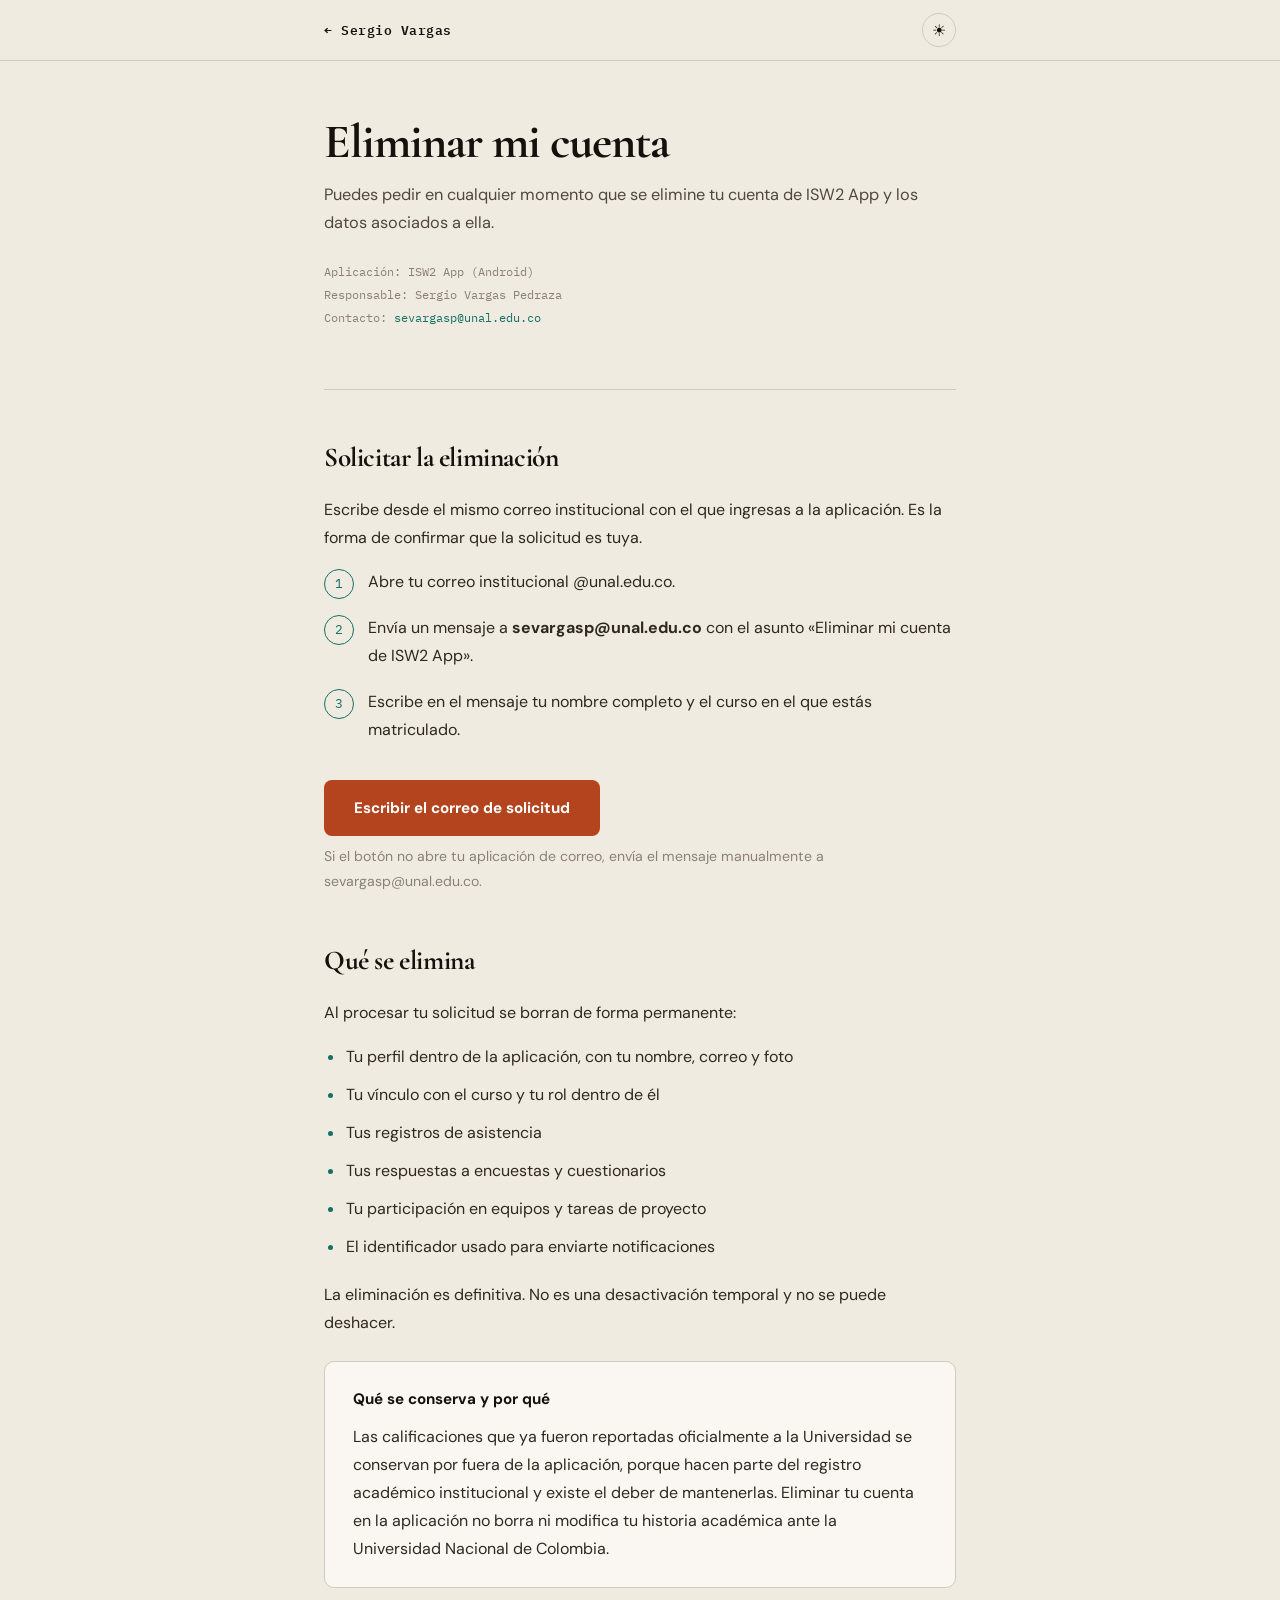
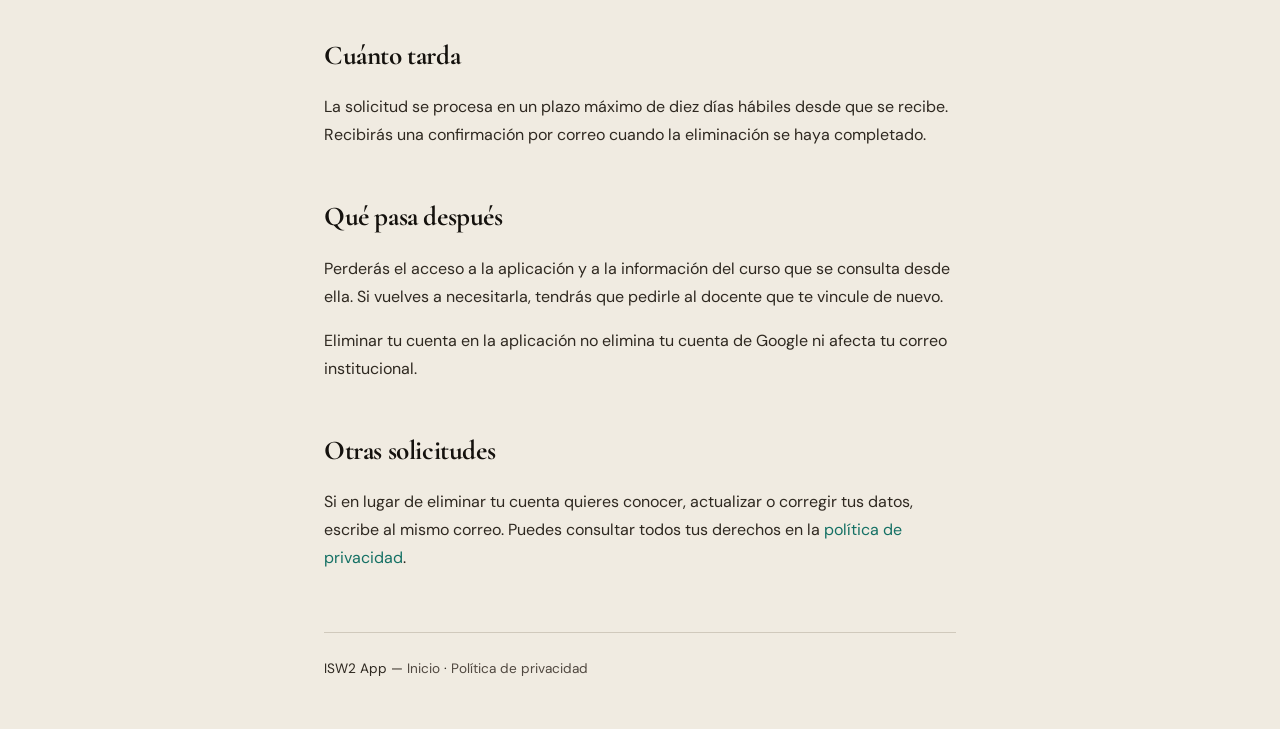
==== eliminar-cuenta.html @ 46cbba33 "security policies" ====
<!DOCTYPE html>
<html lang="es">

<head>
    <meta charset="UTF-8">
    <meta name="viewport" content="width=device-width, initial-scale=1.0">
    <title>Eliminar mi cuenta — ISW2 App</title>
    <meta name="description"
        content="Solicita la eliminación de tu cuenta y de tus datos en ISW2 App, la aplicación de apoyo académico para Ingeniería de Software II.">
    <link href="assets/img/iconp.ico" rel="icon">
    <link rel="preconnect" href="https://fonts.googleapis.com">
    <link rel="preconnect" href="https://fonts.gstatic.com" crossorigin>
    <link
        href="https://fonts.googleapis.com/css2?family=Cormorant+Garamond:wght@600;700&family=IBM+Plex+Mono:wght@400;500;600&family=DM+Sans:wght@400;500;700&display=swap"
        rel="stylesheet">
    <script>
        (function () { try { if (localStorage.getItem('sv-theme') === 'dark') document.documentElement.setAttribute('data-theme', 'dark') } catch (e) { } })();
    </script>
    <style>
        * {
            margin: 0;
            padding: 0;
            box-sizing: border-box
        }

        :root {
            --bg: #f0ebe1;
            --bg-card: #faf7f2;
            --ink: #15120e;
            --ink-md: #2e2820;
            --ink-lt: #504840;
            --ink-faint: #8a8078;
            --ink-ghost: #d0c9bc;
            --accent: #b3441e;
            --accent2: #147064;
            --radius: 10px;
            --nav-h: 60px;
        }

        [data-theme="dark"] {
            --bg: #13110e;
            --bg-card: #1f1c17;
            --ink: #e8e2d8;
            --ink-md: #cfc7ba;
            --ink-lt: #a89e92;
            --ink-faint: #6b6155;
            --ink-ghost: #2e2a24;
            --accent: #e0734e;
            --accent2: #2dbaa8;
        }

        html {
            scroll-behavior: smooth
        }

        body {
            font-family: 'DM Sans', sans-serif;
            background: var(--bg);
            color: var(--ink);
            line-height: 1.75;
            font-size: 16px;
            transition: background .4s, color .4s
        }

        a {
            color: var(--accent2);
            text-decoration: none;
            border-bottom: 1px solid transparent;
            transition: border-color .2s, color .2s
        }

        a:hover {
            border-bottom-color: var(--accent2)
        }

        a:focus-visible {
            outline: 2px solid var(--accent);
            outline-offset: 3px;
            border-radius: 2px
        }

        ::selection {
            background: var(--accent2);
            color: #fff
        }

        .top-nav {
            position: fixed;
            top: 0;
            left: 0;
            right: 0;
            z-index: 100;
            background: rgba(240, 235, 225, .92);
            backdrop-filter: blur(16px);
            -webkit-backdrop-filter: blur(16px);
            border-bottom: 1px solid var(--ink-ghost);
            transition: background .4s
        }

        [data-theme="dark"] .top-nav {
            background: rgba(19, 17, 14, .92)
        }

        .nav-inner {
            max-width: 680px;
            margin: 0 auto;
            padding: 0 24px;
            height: var(--nav-h);
            display: flex;
            justify-content: space-between;
            align-items: center
        }

        .nav-brand {
            font-family: 'IBM Plex Mono', monospace;
            font-size: .82rem;
            font-weight: 600;
            color: var(--ink);
            letter-spacing: .5px;
            border-bottom: none
        }

        .nav-brand:hover {
            color: var(--accent);
            border-bottom: none
        }

        .theme-btn {
            background: none;
            border: 1.5px solid var(--ink-ghost);
            width: 34px;
            height: 34px;
            border-radius: 50%;
            cursor: pointer;
            color: var(--ink);
            font-size: 1rem;
            display: flex;
            align-items: center;
            justify-content: center;
            transition: all .3s;
            position: relative
        }

        .theme-btn:hover {
            border-color: var(--accent2);
            transform: scale(1.08)
        }

        .theme-btn .t-sun,
        .theme-btn .t-moon {
            position: absolute;
            transition: opacity .3s, transform .3s
        }

        .theme-btn .t-sun {
            opacity: 1;
            transform: rotate(0)
        }

        .theme-btn .t-moon {
            opacity: 0;
            transform: rotate(-90deg)
        }

        [data-theme="dark"] .theme-btn .t-sun {
            opacity: 0;
            transform: rotate(90deg)
        }

        [data-theme="dark"] .theme-btn .t-moon {
            opacity: 1;
            transform: rotate(0)
        }

        .wrap {
            max-width: 680px;
            margin: 0 auto;
            padding: 0 24px
        }

        header.doc {
            padding: calc(var(--nav-h) + 56px) 0 44px;
            border-bottom: 1px solid var(--ink-ghost);
            margin-bottom: 44px
        }

        h1 {
            font-family: 'Cormorant Garamond', serif;
            font-size: clamp(2.2rem, 6vw, 3rem);
            font-weight: 700;
            letter-spacing: -1px;
            line-height: 1.1;
            margin-bottom: 12px
        }

        .lede {
            color: var(--ink-lt);
            font-size: 1.02rem;
            max-width: 58ch
        }

        .meta {
            font-family: 'IBM Plex Mono', monospace;
            font-size: .72rem;
            color: var(--ink-faint);
            margin-top: 22px;
            line-height: 2
        }

        h2 {
            font-family: 'Cormorant Garamond', serif;
            font-size: 1.7rem;
            font-weight: 700;
            margin: 44px 0 14px;
            letter-spacing: -.4px
        }

        p {
            margin-bottom: 16px;
            color: var(--ink-md);
            max-width: 66ch
        }

        ul {
            margin: 0 0 20px 0;
            padding-left: 0;
            list-style: none
        }

        li {
            position: relative;
            padding-left: 22px;
            margin-bottom: 10px;
            color: var(--ink-md);
            max-width: 64ch
        }

        li::before {
            content: '';
            position: absolute;
            left: 4px;
            top: .72em;
            width: 5px;
            height: 5px;
            border-radius: 50%;
            background: var(--accent2)
        }

        .steps {
            counter-reset: s;
            list-style: none;
            padding: 0;
            margin: 0 0 28px
        }

        .steps li {
            counter-increment: s;
            padding-left: 44px;
            margin-bottom: 18px
        }

        .steps li::before {
            content: counter(s);
            left: 0;
            top: .1em;
            width: 28px;
            height: 28px;
            border-radius: 50%;
            background: none;
            border: 1.5px solid var(--accent2);
            color: var(--accent2);
            font-family: 'IBM Plex Mono', monospace;
            font-size: .8rem;
            display: flex;
            align-items: center;
            justify-content: center
        }

        .cta {
            display: inline-block;
            background: var(--accent);
            color: #fff;
            padding: 15px 30px;
            border-radius: 8px;
            font-weight: 700;
            font-size: .95rem;
            border-bottom: none;
            margin: 8px 0
        }

        .cta:hover {
            background: #8c3515;
            color: #fff;
            border-bottom: none
        }

        [data-theme="dark"] .cta:hover {
            background: #c25b38
        }

        .cta:focus-visible {
            outline: 2px solid var(--accent2);
            outline-offset: 3px
        }

        .fallback {
            font-size: .88rem;
            color: var(--ink-faint);
            margin-bottom: 32px
        }

        .card {
            background: var(--bg-card);
            border: 1px solid var(--ink-ghost);
            border-radius: var(--radius);
            padding: 24px 28px;
            margin: 24px 0
        }

        .card p:last-child {
            margin-bottom: 0
        }

        .card h3 {
            font-size: .95rem;
            font-weight: 700;
            margin-bottom: 10px;
            color: var(--ink)
        }

        footer {
            margin: 60px 0 48px;
            padding-top: 24px;
            border-top: 1px solid var(--ink-ghost);
            font-size: .85rem;
            color: var(--ink-faint)
        }

        footer a {
            color: var(--ink-lt)
        }

        @media(max-width:600px) {
            header.doc {
                padding-top: calc(var(--nav-h) + 36px)
            }

            .cta {
                display: block;
                text-align: center
            }
        }
    </style>
</head>

<body>

    <nav class="top-nav">
        <div class="nav-inner">
            <a href="/" class="nav-brand">← Sergio Vargas</a>
            <button class="theme-btn" id="themeToggle" aria-label="Cambiar tema">
                <span class="t-sun">☀</span>
                <span class="t-moon">☽</span>
            </button>
        </div>
    </nav>

    <div class="wrap">

        <header class="doc">
            <h1>Eliminar mi cuenta</h1>
            <p class="lede">Puedes pedir en cualquier momento que se elimine tu cuenta de ISW2 App y los datos asociados
                a ella.</p>
            <p class="meta">
                Aplicación: ISW2 App (Android)<br>
                Responsable: Sergio Vargas Pedraza<br>
                Contacto: <a href="mailto:sevargasp@unal.edu.co">sevargasp@unal.edu.co</a>
            </p>
        </header>

        <h2>Solicitar la eliminación</h2>
        <p>Escribe desde el mismo correo institucional con el que ingresas a la aplicación. Es la forma de confirmar que
            la solicitud es tuya.</p>

        <ol class="steps">
            <li>Abre tu correo institucional @unal.edu.co.</li>
            <li>Envía un mensaje a <strong>sevargasp@unal.edu.co</strong> con el asunto «Eliminar mi cuenta de ISW2
                App».</li>
            <li>Escribe en el mensaje tu nombre completo y el curso en el que estás matriculado.</li>
        </ol>

        <a class="cta"
            href="mailto:sevargasp@unal.edu.co?subject=Eliminar%20mi%20cuenta%20de%20ISW2%20App&amp;body=Solicito%20la%20eliminaci%C3%B3n%20de%20mi%20cuenta%20y%20de%20mis%20datos%20en%20ISW2%20App.%0A%0ANombre%20completo%3A%20%0ACorreo%20institucional%3A%20%0ACurso%3A%20%0A">Escribir
            el correo de solicitud</a>
        <p class="fallback">Si el botón no abre tu aplicación de correo, envía el mensaje manualmente a
            sevargasp@unal.edu.co.</p>

        <h2>Qué se elimina</h2>
        <p>Al procesar tu solicitud se borran de forma permanente:</p>
        <ul>
            <li>Tu perfil dentro de la aplicación, con tu nombre, correo y foto</li>
            <li>Tu vínculo con el curso y tu rol dentro de él</li>
            <li>Tus registros de asistencia</li>
            <li>Tus respuestas a encuestas y cuestionarios</li>
            <li>Tu participación en equipos y tareas de proyecto</li>
            <li>El identificador usado para enviarte notificaciones</li>
        </ul>
        <p>La eliminación es definitiva. No es una desactivación temporal y no se puede deshacer.</p>

        <div class="card">
            <h3>Qué se conserva y por qué</h3>
            <p>Las calificaciones que ya fueron reportadas oficialmente a la Universidad se conservan por fuera de la
                aplicación, porque hacen parte del registro académico institucional y existe el deber de mantenerlas.
                Eliminar tu cuenta en la aplicación no borra ni modifica tu historia académica ante la Universidad
                Nacional de Colombia.</p>
        </div>

        <h2>Cuánto tarda</h2>
        <p>La solicitud se procesa en un plazo máximo de diez días hábiles desde que se recibe. Recibirás una
            confirmación por correo cuando la eliminación se haya completado.</p>

        <h2>Qué pasa después</h2>
        <p>Perderás el acceso a la aplicación y a la información del curso que se consulta desde ella. Si vuelves a
            necesitarla, tendrás que pedirle al docente que te vincule de nuevo.</p>
        <p>Eliminar tu cuenta en la aplicación no elimina tu cuenta de Google ni afecta tu correo institucional.</p>

        <h2>Otras solicitudes</h2>
        <p>Si en lugar de eliminar tu cuenta quieres conocer, actualizar o corregir tus datos, escribe al mismo correo.
            Puedes consultar todos tus derechos en la <a href="/privacidad">política de privacidad</a>.</p>

        <footer>
            <p>ISW2 App — <a href="/">Inicio</a> · <a href="/privacidad">Política de privacidad</a></p>
        </footer>

    </div>

    <script>
        document.getElementById('themeToggle').addEventListener('click', function () {
            var dark = document.documentElement.getAttribute('data-theme') === 'dark';
            if (dark) { document.documentElement.removeAttribute('data-theme') }
            else { document.documentElement.setAttribute('data-theme', 'dark') }
            try { localStorage.setItem('sv-theme', dark ? 'light' : 'dark') } catch (e) { }
        });
    </script>
</body>

</html>
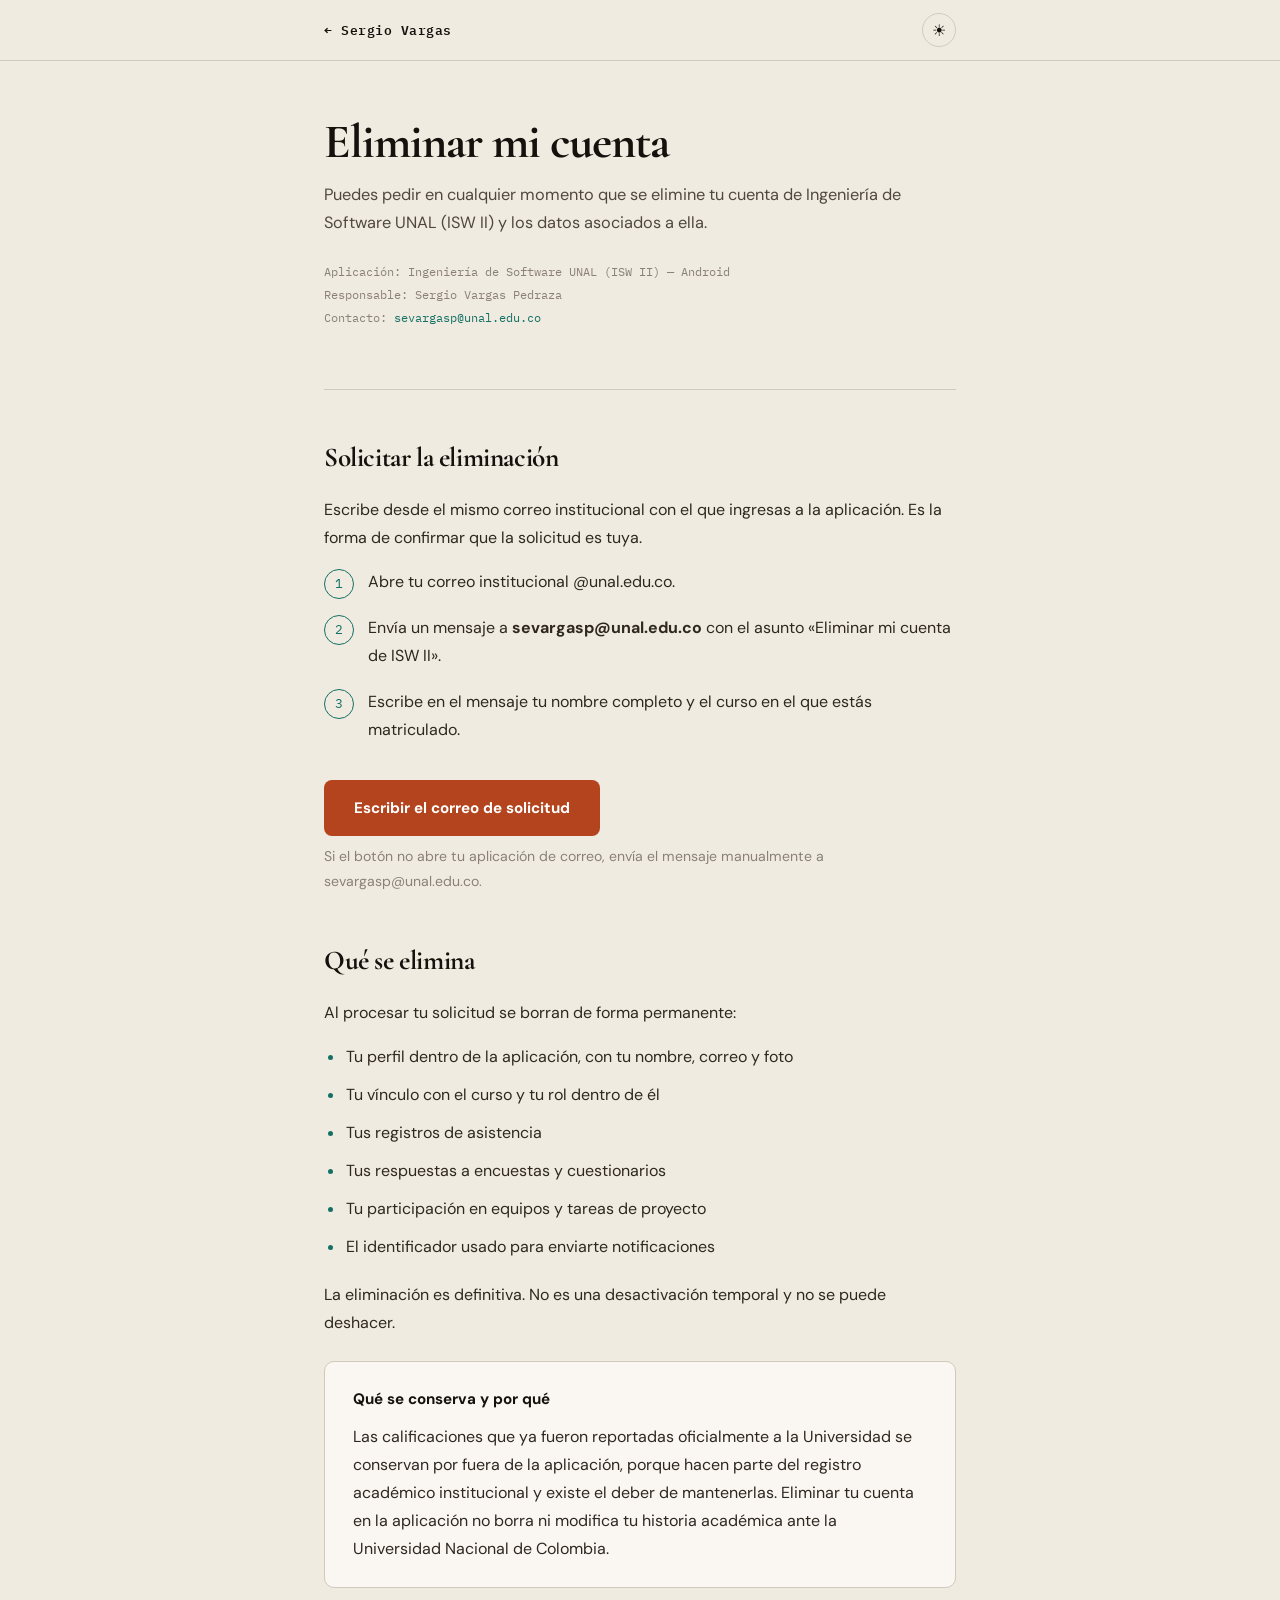
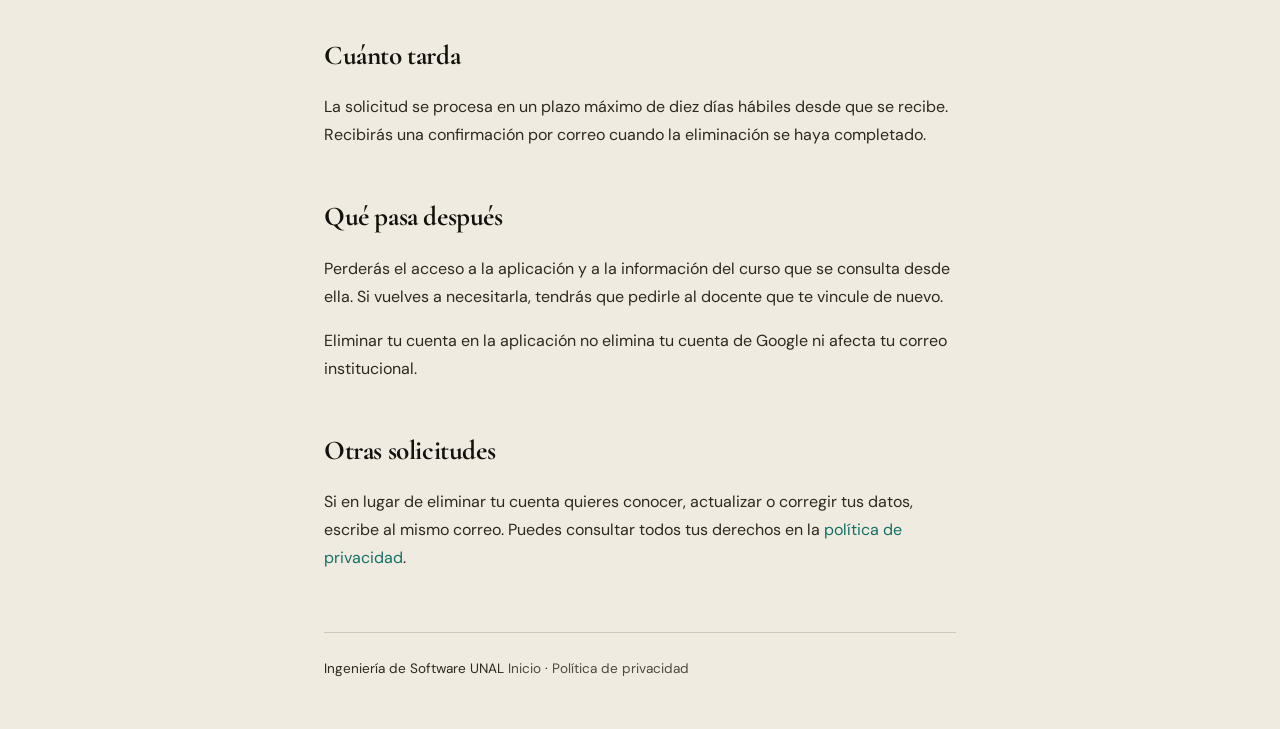
==== commit e5975ed0: "ISW II" ====
--- a/eliminar-cuenta.html
+++ b/eliminar-cuenta.html
@@ -4,9 +4,9 @@
 <head>
     <meta charset="UTF-8">
     <meta name="viewport" content="width=device-width, initial-scale=1.0">
-    <title>Eliminar mi cuenta — ISW2 App</title>
+    <title>Eliminar mi cuenta Ingeniería de Software UNAL</title>
     <meta name="description"
-        content="Solicita la eliminación de tu cuenta y de tus datos en ISW2 App, la aplicación de apoyo académico para Ingeniería de Software II.">
+        content="Solicita la eliminación de tu cuenta y de tus datos en Ingeniería de Software UNAL (ISW II), la aplicación de apoyo académico para la asignatura Ingeniería de Software II.">
     <link href="assets/img/iconp.ico" rel="icon">
     <link rel="preconnect" href="https://fonts.googleapis.com">
     <link rel="preconnect" href="https://fonts.gstatic.com" crossorigin>
@@ -369,10 +369,10 @@
 
         <header class="doc">
             <h1>Eliminar mi cuenta</h1>
-            <p class="lede">Puedes pedir en cualquier momento que se elimine tu cuenta de ISW2 App y los datos asociados
-                a ella.</p>
+            <p class="lede">Puedes pedir en cualquier momento que se elimine tu cuenta de Ingeniería de Software UNAL
+                (ISW II) y los datos asociados a ella.</p>
             <p class="meta">
-                Aplicación: ISW2 App (Android)<br>
+                Aplicación: Ingeniería de Software UNAL (ISW II) — Android<br>
                 Responsable: Sergio Vargas Pedraza<br>
                 Contacto: <a href="mailto:sevargasp@unal.edu.co">sevargasp@unal.edu.co</a>
             </p>
@@ -384,13 +384,13 @@
 
         <ol class="steps">
             <li>Abre tu correo institucional @unal.edu.co.</li>
-            <li>Envía un mensaje a <strong>sevargasp@unal.edu.co</strong> con el asunto «Eliminar mi cuenta de ISW2
-                App».</li>
+            <li>Envía un mensaje a <strong>sevargasp@unal.edu.co</strong> con el asunto «Eliminar mi cuenta de ISW II».
+            </li>
             <li>Escribe en el mensaje tu nombre completo y el curso en el que estás matriculado.</li>
         </ol>
 
         <a class="cta"
-            href="mailto:sevargasp@unal.edu.co?subject=Eliminar%20mi%20cuenta%20de%20ISW2%20App&amp;body=Solicito%20la%20eliminaci%C3%B3n%20de%20mi%20cuenta%20y%20de%20mis%20datos%20en%20ISW2%20App.%0A%0ANombre%20completo%3A%20%0ACorreo%20institucional%3A%20%0ACurso%3A%20%0A">Escribir
+            href="mailto:sevargasp@unal.edu.co?subject=Eliminar%20mi%20cuenta%20de%20ISW%20II&amp;body=Solicito%20la%20eliminaci%C3%B3n%20de%20mi%20cuenta%20y%20de%20mis%20datos%20en%20ISW%20II.%0A%0ANombre%20completo%3A%20%0ACorreo%20institucional%3A%20%0ACurso%3A%20%0A">Escribir
             el correo de solicitud</a>
         <p class="fallback">Si el botón no abre tu aplicación de correo, envía el mensaje manualmente a
             sevargasp@unal.edu.co.</p>
@@ -429,7 +429,8 @@
             Puedes consultar todos tus derechos en la <a href="/privacidad">política de privacidad</a>.</p>
 
         <footer>
-            <p>ISW2 App — <a href="/">Inicio</a> · <a href="/privacidad">Política de privacidad</a></p>
+            <p>Ingeniería de Software UNAL <a href="/">Inicio</a> · <a href="/privacidad">Política de privacidad</a>
+            </p>
         </footer>
 
     </div>
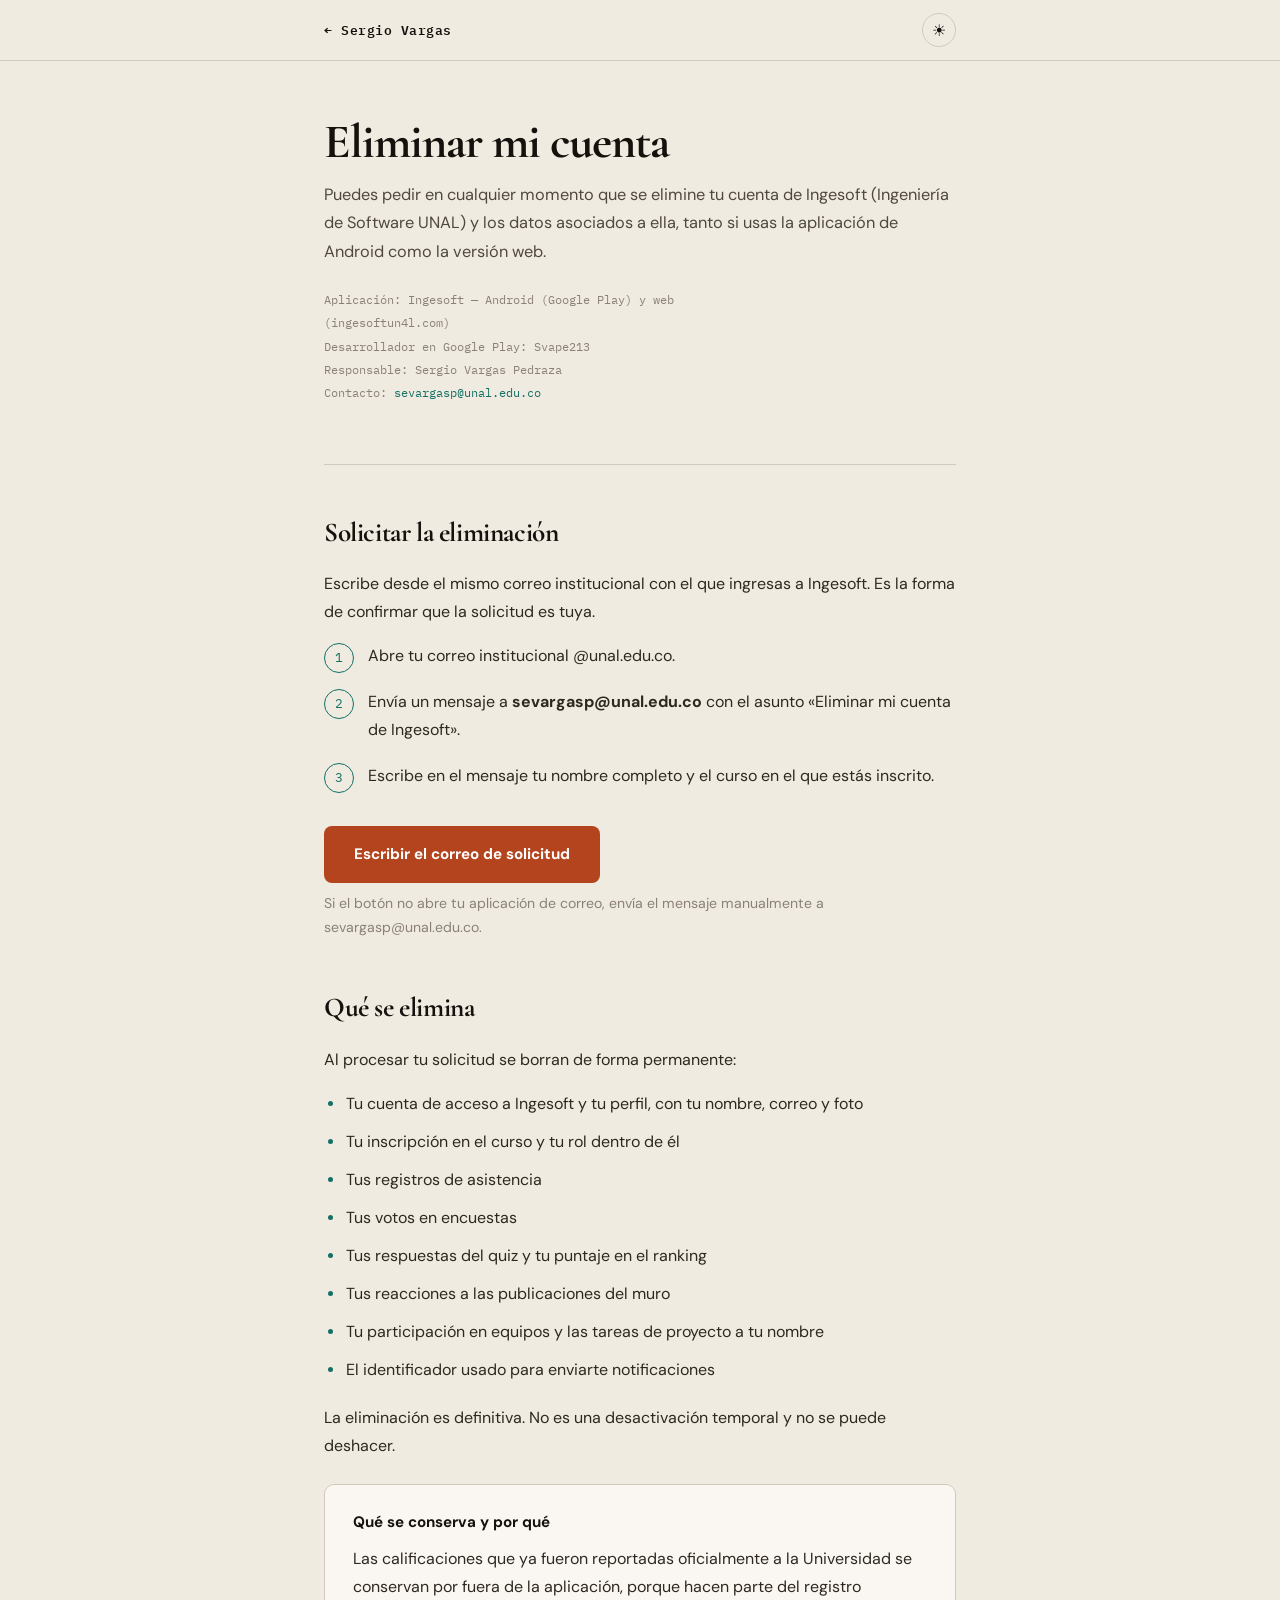
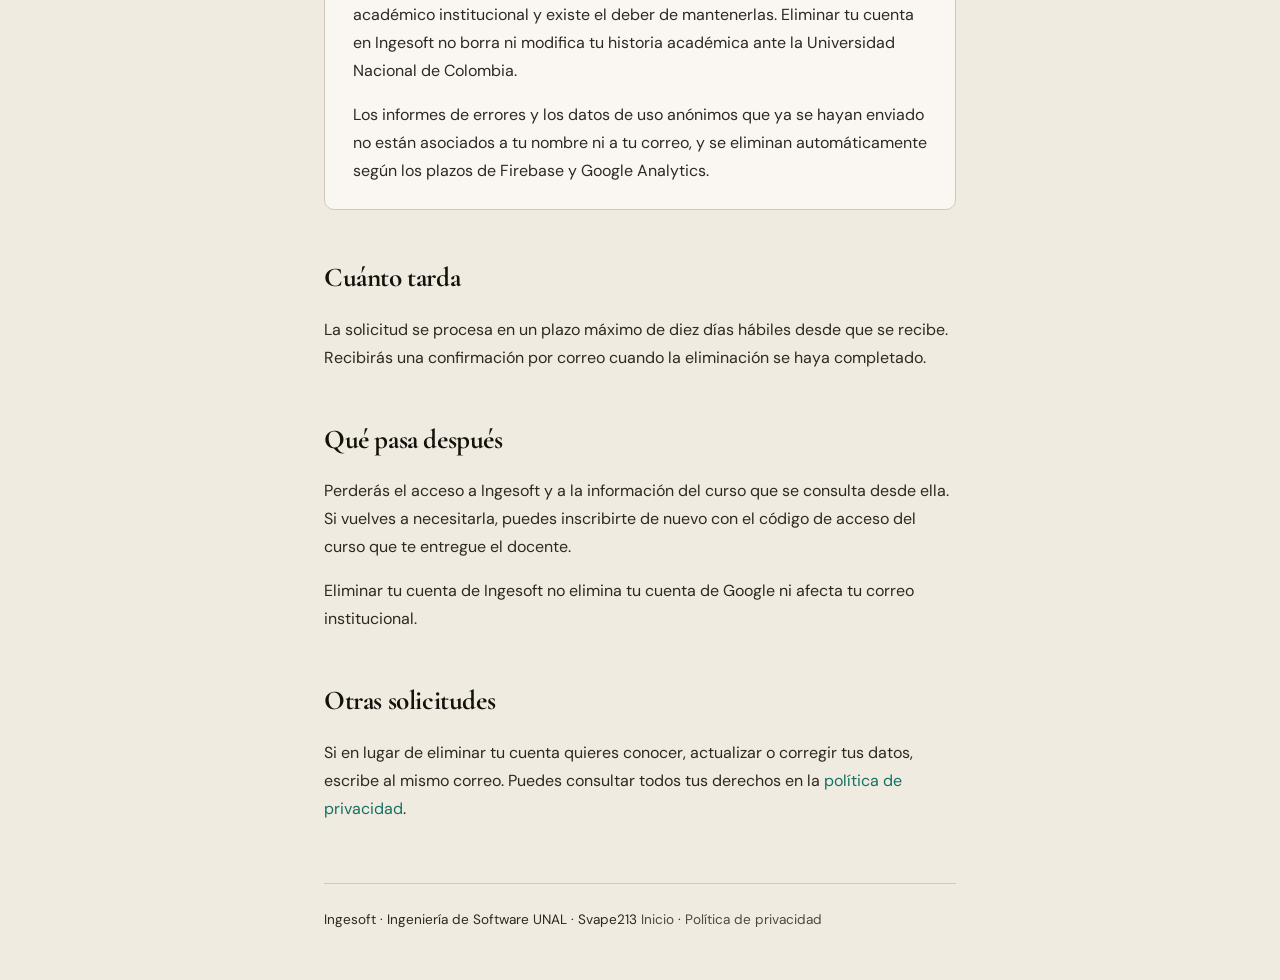
==== commit a6bc9050: "update policies" ====
--- a/eliminar-cuenta.html
+++ b/eliminar-cuenta.html
@@ -4,9 +4,9 @@
 <head>
     <meta charset="UTF-8">
     <meta name="viewport" content="width=device-width, initial-scale=1.0">
-    <title>Eliminar mi cuenta Ingeniería de Software UNAL</title>
+    <title>Eliminar mi cuenta Ingesoft</title>
     <meta name="description"
-        content="Solicita la eliminación de tu cuenta y de tus datos en Ingeniería de Software UNAL (ISW II), la aplicación de apoyo académico para la asignatura Ingeniería de Software II.">
+        content="Solicita la eliminación de tu cuenta y de tus datos en Ingesoft (Ingeniería de Software UNAL), la aplicación de apoyo académico para la asignatura Ingeniería de Software II, publicada en Google Play por Svape213.">
     <link href="assets/img/iconp.ico" rel="icon">
     <link rel="preconnect" href="https://fonts.googleapis.com">
     <link rel="preconnect" href="https://fonts.gstatic.com" crossorigin>
@@ -369,28 +369,30 @@
 
         <header class="doc">
             <h1>Eliminar mi cuenta</h1>
-            <p class="lede">Puedes pedir en cualquier momento que se elimine tu cuenta de Ingeniería de Software UNAL
-                (ISW II) y los datos asociados a ella.</p>
+            <p class="lede">Puedes pedir en cualquier momento que se elimine tu cuenta de Ingesoft (Ingeniería de
+                Software UNAL) y los datos asociados a ella, tanto si usas la aplicación de Android como la versión web.
+            </p>
             <p class="meta">
-                Aplicación: Ingeniería de Software UNAL (ISW II) — Android<br>
+                Aplicación: Ingesoft — Android (Google Play) y web (ingesoftun4l.com)<br>
+                Desarrollador en Google Play: Svape213<br>
                 Responsable: Sergio Vargas Pedraza<br>
                 Contacto: <a href="mailto:sevargasp@unal.edu.co">sevargasp@unal.edu.co</a>
             </p>
         </header>
 
         <h2>Solicitar la eliminación</h2>
-        <p>Escribe desde el mismo correo institucional con el que ingresas a la aplicación. Es la forma de confirmar que
-            la solicitud es tuya.</p>
+        <p>Escribe desde el mismo correo institucional con el que ingresas a Ingesoft. Es la forma de confirmar que la
+            solicitud es tuya.</p>
 
         <ol class="steps">
             <li>Abre tu correo institucional @unal.edu.co.</li>
-            <li>Envía un mensaje a <strong>sevargasp@unal.edu.co</strong> con el asunto «Eliminar mi cuenta de ISW II».
+            <li>Envía un mensaje a <strong>sevargasp@unal.edu.co</strong> con el asunto «Eliminar mi cuenta de Ingesoft».
             </li>
-            <li>Escribe en el mensaje tu nombre completo y el curso en el que estás matriculado.</li>
+            <li>Escribe en el mensaje tu nombre completo y el curso en el que estás inscrito.</li>
         </ol>
 
         <a class="cta"
-            href="mailto:sevargasp@unal.edu.co?subject=Eliminar%20mi%20cuenta%20de%20ISW%20II&amp;body=Solicito%20la%20eliminaci%C3%B3n%20de%20mi%20cuenta%20y%20de%20mis%20datos%20en%20ISW%20II.%0A%0ANombre%20completo%3A%20%0ACorreo%20institucional%3A%20%0ACurso%3A%20%0A">Escribir
+            href="mailto:sevargasp@unal.edu.co?subject=Eliminar%20mi%20cuenta%20de%20Ingesoft&amp;body=Solicito%20la%20eliminaci%C3%B3n%20de%20mi%20cuenta%20y%20de%20mis%20datos%20en%20Ingesoft.%0A%0ANombre%20completo%3A%20%0ACorreo%20institucional%3A%20%0ACurso%3A%20%0A">Escribir
             el correo de solicitud</a>
         <p class="fallback">Si el botón no abre tu aplicación de correo, envía el mensaje manualmente a
             sevargasp@unal.edu.co.</p>
@@ -398,11 +400,13 @@
         <h2>Qué se elimina</h2>
         <p>Al procesar tu solicitud se borran de forma permanente:</p>
         <ul>
-            <li>Tu perfil dentro de la aplicación, con tu nombre, correo y foto</li>
-            <li>Tu vínculo con el curso y tu rol dentro de él</li>
+            <li>Tu cuenta de acceso a Ingesoft y tu perfil, con tu nombre, correo y foto</li>
+            <li>Tu inscripción en el curso y tu rol dentro de él</li>
             <li>Tus registros de asistencia</li>
-            <li>Tus respuestas a encuestas y cuestionarios</li>
-            <li>Tu participación en equipos y tareas de proyecto</li>
+            <li>Tus votos en encuestas</li>
+            <li>Tus respuestas del quiz y tu puntaje en el ranking</li>
+            <li>Tus reacciones a las publicaciones del muro</li>
+            <li>Tu participación en equipos y las tareas de proyecto a tu nombre</li>
             <li>El identificador usado para enviarte notificaciones</li>
         </ul>
         <p>La eliminación es definitiva. No es una desactivación temporal y no se puede deshacer.</p>
@@ -411,8 +415,10 @@
             <h3>Qué se conserva y por qué</h3>
             <p>Las calificaciones que ya fueron reportadas oficialmente a la Universidad se conservan por fuera de la
                 aplicación, porque hacen parte del registro académico institucional y existe el deber de mantenerlas.
-                Eliminar tu cuenta en la aplicación no borra ni modifica tu historia académica ante la Universidad
-                Nacional de Colombia.</p>
+                Eliminar tu cuenta en Ingesoft no borra ni modifica tu historia académica ante la Universidad Nacional
+                de Colombia.</p>
+            <p>Los informes de errores y los datos de uso anónimos que ya se hayan enviado no están asociados a tu nombre
+                ni a tu correo, y se eliminan automáticamente según los plazos de Firebase y Google Analytics.</p>
         </div>
 
         <h2>Cuánto tarda</h2>
@@ -420,17 +426,17 @@
             confirmación por correo cuando la eliminación se haya completado.</p>
 
         <h2>Qué pasa después</h2>
-        <p>Perderás el acceso a la aplicación y a la información del curso que se consulta desde ella. Si vuelves a
-            necesitarla, tendrás que pedirle al docente que te vincule de nuevo.</p>
-        <p>Eliminar tu cuenta en la aplicación no elimina tu cuenta de Google ni afecta tu correo institucional.</p>
+        <p>Perderás el acceso a Ingesoft y a la información del curso que se consulta desde ella. Si vuelves a
+            necesitarla, puedes inscribirte de nuevo con el código de acceso del curso que te entregue el docente.</p>
+        <p>Eliminar tu cuenta de Ingesoft no elimina tu cuenta de Google ni afecta tu correo institucional.</p>
 
         <h2>Otras solicitudes</h2>
         <p>Si en lugar de eliminar tu cuenta quieres conocer, actualizar o corregir tus datos, escribe al mismo correo.
             Puedes consultar todos tus derechos en la <a href="/privacidad">política de privacidad</a>.</p>
 
         <footer>
-            <p>Ingeniería de Software UNAL <a href="/">Inicio</a> · <a href="/privacidad">Política de privacidad</a>
-            </p>
+            <p>Ingesoft · Ingeniería de Software UNAL · Svape213 <a href="/">Inicio</a> · <a
+                    href="/privacidad">Política de privacidad</a></p>
         </footer>
 
     </div>
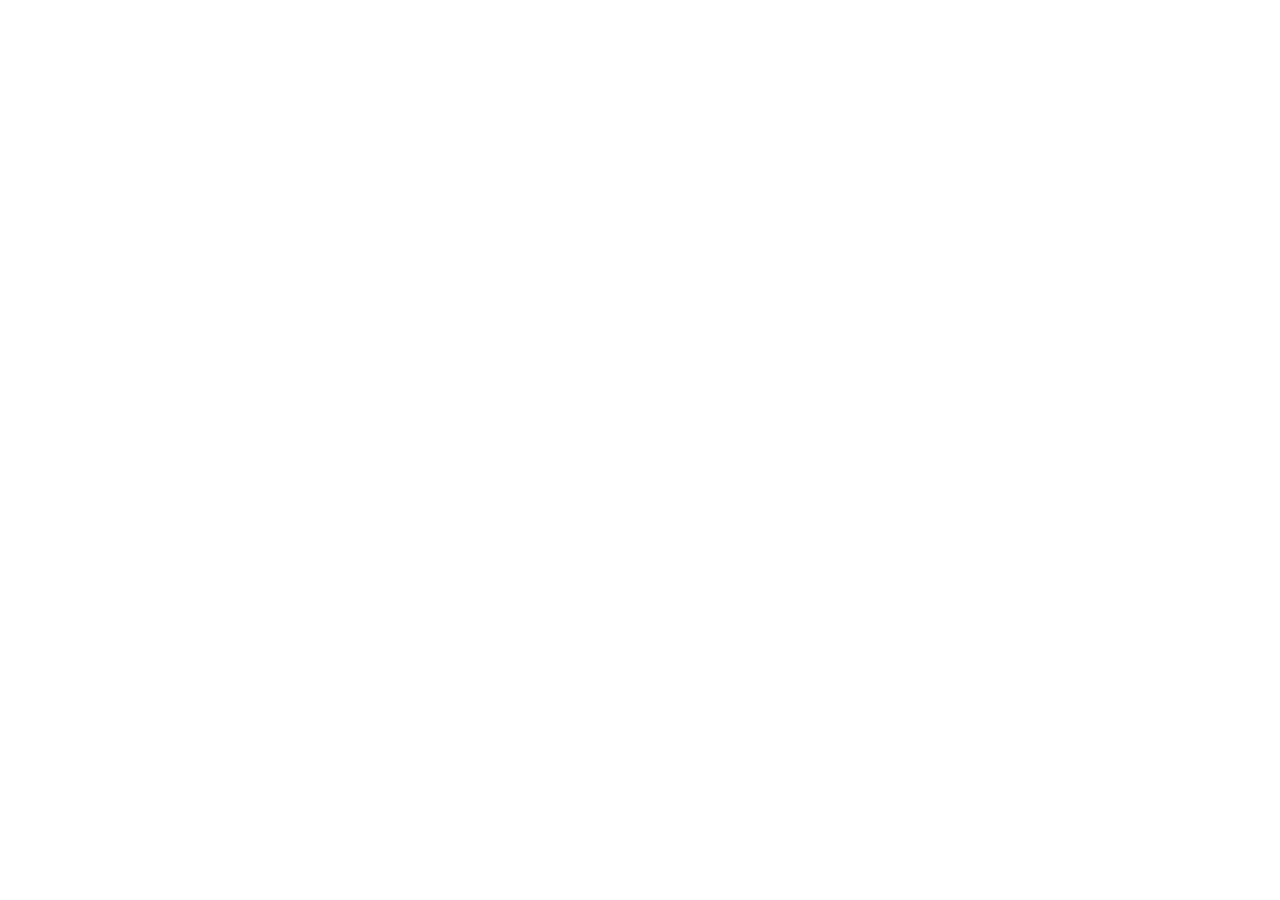
==== commit 116f26bd: "update profile" ====
--- a/eliminar-cuenta.html
+++ b/eliminar-cuenta.html
@@ -5,450 +5,14 @@
     <meta charset="UTF-8">
     <meta name="viewport" content="width=device-width, initial-scale=1.0">
     <title>Eliminar mi cuenta Ingesoft</title>
-    <meta name="description"
-        content="Solicita la eliminación de tu cuenta y de tus datos en Ingesoft (Ingeniería de Software UNAL), la aplicación de apoyo académico para la asignatura Ingeniería de Software II, publicada en Google Play por Svape213.">
-    <link href="assets/img/iconp.ico" rel="icon">
-    <link rel="preconnect" href="https://fonts.googleapis.com">
-    <link rel="preconnect" href="https://fonts.gstatic.com" crossorigin>
-    <link
-        href="https://fonts.googleapis.com/css2?family=Cormorant+Garamond:wght@600;700&family=IBM+Plex+Mono:wght@400;500;600&family=DM+Sans:wght@400;500;700&display=swap"
-        rel="stylesheet">
-    <script>
-        (function () { try { if (localStorage.getItem('sv-theme') === 'dark') document.documentElement.setAttribute('data-theme', 'dark') } catch (e) { } })();
-    </script>
-    <style>
-        * {
-            margin: 0;
-            padding: 0;
-            box-sizing: border-box
-        }
-
-        :root {
-            --bg: #f0ebe1;
-            --bg-card: #faf7f2;
-            --ink: #15120e;
-            --ink-md: #2e2820;
-            --ink-lt: #504840;
-            --ink-faint: #8a8078;
-            --ink-ghost: #d0c9bc;
-            --accent: #b3441e;
-            --accent2: #147064;
-            --radius: 10px;
-            --nav-h: 60px;
-        }
-
-        [data-theme="dark"] {
-            --bg: #13110e;
-            --bg-card: #1f1c17;
-            --ink: #e8e2d8;
-            --ink-md: #cfc7ba;
-            --ink-lt: #a89e92;
-            --ink-faint: #6b6155;
-            --ink-ghost: #2e2a24;
-            --accent: #e0734e;
-            --accent2: #2dbaa8;
-        }
-
-        html {
-            scroll-behavior: smooth
-        }
-
-        body {
-            font-family: 'DM Sans', sans-serif;
-            background: var(--bg);
-            color: var(--ink);
-            line-height: 1.75;
-            font-size: 16px;
-            transition: background .4s, color .4s
-        }
-
-        a {
-            color: var(--accent2);
-            text-decoration: none;
-            border-bottom: 1px solid transparent;
-            transition: border-color .2s, color .2s
-        }
-
-        a:hover {
-            border-bottom-color: var(--accent2)
-        }
-
-        a:focus-visible {
-            outline: 2px solid var(--accent);
-            outline-offset: 3px;
-            border-radius: 2px
-        }
-
-        ::selection {
-            background: var(--accent2);
-            color: #fff
-        }
-
-        .top-nav {
-            position: fixed;
-            top: 0;
-            left: 0;
-            right: 0;
-            z-index: 100;
-            background: rgba(240, 235, 225, .92);
-            backdrop-filter: blur(16px);
-            -webkit-backdrop-filter: blur(16px);
-            border-bottom: 1px solid var(--ink-ghost);
-            transition: background .4s
-        }
-
-        [data-theme="dark"] .top-nav {
-            background: rgba(19, 17, 14, .92)
-        }
-
-        .nav-inner {
-            max-width: 680px;
-            margin: 0 auto;
-            padding: 0 24px;
-            height: var(--nav-h);
-            display: flex;
-            justify-content: space-between;
-            align-items: center
-        }
-
-        .nav-brand {
-            font-family: 'IBM Plex Mono', monospace;
-            font-size: .82rem;
-            font-weight: 600;
-            color: var(--ink);
-            letter-spacing: .5px;
-            border-bottom: none
-        }
-
-        .nav-brand:hover {
-            color: var(--accent);
-            border-bottom: none
-        }
-
-        .theme-btn {
-            background: none;
-            border: 1.5px solid var(--ink-ghost);
-            width: 34px;
-            height: 34px;
-            border-radius: 50%;
-            cursor: pointer;
-            color: var(--ink);
-            font-size: 1rem;
-            display: flex;
-            align-items: center;
-            justify-content: center;
-            transition: all .3s;
-            position: relative
-        }
-
-        .theme-btn:hover {
-            border-color: var(--accent2);
-            transform: scale(1.08)
-        }
-
-        .theme-btn .t-sun,
-        .theme-btn .t-moon {
-            position: absolute;
-            transition: opacity .3s, transform .3s
-        }
-
-        .theme-btn .t-sun {
-            opacity: 1;
-            transform: rotate(0)
-        }
-
-        .theme-btn .t-moon {
-            opacity: 0;
-            transform: rotate(-90deg)
-        }
-
-        [data-theme="dark"] .theme-btn .t-sun {
-            opacity: 0;
-            transform: rotate(90deg)
-        }
-
-        [data-theme="dark"] .theme-btn .t-moon {
-            opacity: 1;
-            transform: rotate(0)
-        }
-
-        .wrap {
-            max-width: 680px;
-            margin: 0 auto;
-            padding: 0 24px
-        }
-
-        header.doc {
-            padding: calc(var(--nav-h) + 56px) 0 44px;
-            border-bottom: 1px solid var(--ink-ghost);
-            margin-bottom: 44px
-        }
-
-        h1 {
-            font-family: 'Cormorant Garamond', serif;
-            font-size: clamp(2.2rem, 6vw, 3rem);
-            font-weight: 700;
-            letter-spacing: -1px;
-            line-height: 1.1;
-            margin-bottom: 12px
-        }
-
-        .lede {
-            color: var(--ink-lt);
-            font-size: 1.02rem;
-            max-width: 58ch
-        }
-
-        .meta {
-            font-family: 'IBM Plex Mono', monospace;
-            font-size: .72rem;
-            color: var(--ink-faint);
-            margin-top: 22px;
-            line-height: 2
-        }
-
-        h2 {
-            font-family: 'Cormorant Garamond', serif;
-            font-size: 1.7rem;
-            font-weight: 700;
-            margin: 44px 0 14px;
-            letter-spacing: -.4px
-        }
-
-        p {
-            margin-bottom: 16px;
-            color: var(--ink-md);
-            max-width: 66ch
-        }
-
-        ul {
-            margin: 0 0 20px 0;
-            padding-left: 0;
-            list-style: none
-        }
-
-        li {
-            position: relative;
-            padding-left: 22px;
-            margin-bottom: 10px;
-            color: var(--ink-md);
-            max-width: 64ch
-        }
-
-        li::before {
-            content: '';
-            position: absolute;
-            left: 4px;
-            top: .72em;
-            width: 5px;
-            height: 5px;
-            border-radius: 50%;
-            background: var(--accent2)
-        }
-
-        .steps {
-            counter-reset: s;
-            list-style: none;
-            padding: 0;
-            margin: 0 0 28px
-        }
-
-        .steps li {
-            counter-increment: s;
-            padding-left: 44px;
-            margin-bottom: 18px
-        }
-
-        .steps li::before {
-            content: counter(s);
-            left: 0;
-            top: .1em;
-            width: 28px;
-            height: 28px;
-            border-radius: 50%;
-            background: none;
-            border: 1.5px solid var(--accent2);
-            color: var(--accent2);
-            font-family: 'IBM Plex Mono', monospace;
-            font-size: .8rem;
-            display: flex;
-            align-items: center;
-            justify-content: center
-        }
-
-        .cta {
-            display: inline-block;
-            background: var(--accent);
-            color: #fff;
-            padding: 15px 30px;
-            border-radius: 8px;
-            font-weight: 700;
-            font-size: .95rem;
-            border-bottom: none;
-            margin: 8px 0
-        }
-
-        .cta:hover {
-            background: #8c3515;
-            color: #fff;
-            border-bottom: none
-        }
-
-        [data-theme="dark"] .cta:hover {
-            background: #c25b38
-        }
-
-        .cta:focus-visible {
-            outline: 2px solid var(--accent2);
-            outline-offset: 3px
-        }
-
-        .fallback {
-            font-size: .88rem;
-            color: var(--ink-faint);
-            margin-bottom: 32px
-        }
-
-        .card {
-            background: var(--bg-card);
-            border: 1px solid var(--ink-ghost);
-            border-radius: var(--radius);
-            padding: 24px 28px;
-            margin: 24px 0
-        }
-
-        .card p:last-child {
-            margin-bottom: 0
-        }
-
-        .card h3 {
-            font-size: .95rem;
-            font-weight: 700;
-            margin-bottom: 10px;
-            color: var(--ink)
-        }
-
-        footer {
-            margin: 60px 0 48px;
-            padding-top: 24px;
-            border-top: 1px solid var(--ink-ghost);
-            font-size: .85rem;
-            color: var(--ink-faint)
-        }
-
-        footer a {
-            color: var(--ink-lt)
-        }
-
-        @media(max-width:600px) {
-            header.doc {
-                padding-top: calc(var(--nav-h) + 36px)
-            }
-
-            .cta {
-                display: block;
-                text-align: center
-            }
-        }
-    </style>
+    <meta http-equiv="refresh" content="0; url=https://ingesoftun4l.com/eliminar-cuenta">
+    <link rel="canonical" href="https://ingesoftun4l.com/eliminar-cuenta">
+    <meta name="robots" content="noindex">
+    <script>location.replace('https://ingesoftun4l.com/eliminar-cuenta')</script>
 </head>
 
 <body>
-
-    <nav class="top-nav">
-        <div class="nav-inner">
-            <a href="/" class="nav-brand">← Sergio Vargas</a>
-            <button class="theme-btn" id="themeToggle" aria-label="Cambiar tema">
-                <span class="t-sun">☀</span>
-                <span class="t-moon">☽</span>
-            </button>
-        </div>
-    </nav>
-
-    <div class="wrap">
-
-        <header class="doc">
-            <h1>Eliminar mi cuenta</h1>
-            <p class="lede">Puedes pedir en cualquier momento que se elimine tu cuenta de Ingesoft (Ingeniería de
-                Software UNAL) y los datos asociados a ella, tanto si usas la aplicación de Android como la versión web.
-            </p>
-            <p class="meta">
-                Aplicación: Ingesoft — Android (Google Play) y web (ingesoftun4l.com)<br>
-                Desarrollador en Google Play: Svape213<br>
-                Responsable: Sergio Vargas Pedraza<br>
-                Contacto: <a href="mailto:sevargasp@unal.edu.co">sevargasp@unal.edu.co</a>
-            </p>
-        </header>
-
-        <h2>Solicitar la eliminación</h2>
-        <p>Escribe desde el mismo correo institucional con el que ingresas a Ingesoft. Es la forma de confirmar que la
-            solicitud es tuya.</p>
-
-        <ol class="steps">
-            <li>Abre tu correo institucional @unal.edu.co.</li>
-            <li>Envía un mensaje a <strong>sevargasp@unal.edu.co</strong> con el asunto «Eliminar mi cuenta de Ingesoft».
-            </li>
-            <li>Escribe en el mensaje tu nombre completo y el curso en el que estás inscrito.</li>
-        </ol>
-
-        <a class="cta"
-            href="mailto:sevargasp@unal.edu.co?subject=Eliminar%20mi%20cuenta%20de%20Ingesoft&amp;body=Solicito%20la%20eliminaci%C3%B3n%20de%20mi%20cuenta%20y%20de%20mis%20datos%20en%20Ingesoft.%0A%0ANombre%20completo%3A%20%0ACorreo%20institucional%3A%20%0ACurso%3A%20%0A">Escribir
-            el correo de solicitud</a>
-        <p class="fallback">Si el botón no abre tu aplicación de correo, envía el mensaje manualmente a
-            sevargasp@unal.edu.co.</p>
-
-        <h2>Qué se elimina</h2>
-        <p>Al procesar tu solicitud se borran de forma permanente:</p>
-        <ul>
-            <li>Tu cuenta de acceso a Ingesoft y tu perfil, con tu nombre, correo y foto</li>
-            <li>Tu inscripción en el curso y tu rol dentro de él</li>
-            <li>Tus registros de asistencia</li>
-            <li>Tus votos en encuestas</li>
-            <li>Tus respuestas del quiz y tu puntaje en el ranking</li>
-            <li>Tus reacciones a las publicaciones del muro</li>
-            <li>Tu participación en equipos y las tareas de proyecto a tu nombre</li>
-            <li>El identificador usado para enviarte notificaciones</li>
-        </ul>
-        <p>La eliminación es definitiva. No es una desactivación temporal y no se puede deshacer.</p>
-
-        <div class="card">
-            <h3>Qué se conserva y por qué</h3>
-            <p>Las calificaciones que ya fueron reportadas oficialmente a la Universidad se conservan por fuera de la
-                aplicación, porque hacen parte del registro académico institucional y existe el deber de mantenerlas.
-                Eliminar tu cuenta en Ingesoft no borra ni modifica tu historia académica ante la Universidad Nacional
-                de Colombia.</p>
-            <p>Los informes de errores y los datos de uso anónimos que ya se hayan enviado no están asociados a tu nombre
-                ni a tu correo, y se eliminan automáticamente según los plazos de Firebase y Google Analytics.</p>
-        </div>
-
-        <h2>Cuánto tarda</h2>
-        <p>La solicitud se procesa en un plazo máximo de diez días hábiles desde que se recibe. Recibirás una
-            confirmación por correo cuando la eliminación se haya completado.</p>
-
-        <h2>Qué pasa después</h2>
-        <p>Perderás el acceso a Ingesoft y a la información del curso que se consulta desde ella. Si vuelves a
-            necesitarla, puedes inscribirte de nuevo con el código de acceso del curso que te entregue el docente.</p>
-        <p>Eliminar tu cuenta de Ingesoft no elimina tu cuenta de Google ni afecta tu correo institucional.</p>
-
-        <h2>Otras solicitudes</h2>
-        <p>Si en lugar de eliminar tu cuenta quieres conocer, actualizar o corregir tus datos, escribe al mismo correo.
-            Puedes consultar todos tus derechos en la <a href="/privacidad">política de privacidad</a>.</p>
-
-        <footer>
-            <p>Ingesoft · Ingeniería de Software UNAL · Svape213 <a href="/">Inicio</a> · <a
-                    href="/privacidad">Política de privacidad</a></p>
-        </footer>
-
-    </div>
-
-    <script>
-        document.getElementById('themeToggle').addEventListener('click', function () {
-            var dark = document.documentElement.getAttribute('data-theme') === 'dark';
-            if (dark) { document.documentElement.removeAttribute('data-theme') }
-            else { document.documentElement.setAttribute('data-theme', 'dark') }
-            try { localStorage.setItem('sv-theme', dark ? 'light' : 'dark') } catch (e) { }
-        });
-    </script>
+    <p>Esta página se movió a <a href="https://ingesoftun4l.com/eliminar-cuenta">ingesoftun4l.com/eliminar-cuenta</a>.</p>
 </body>
 
 </html>
